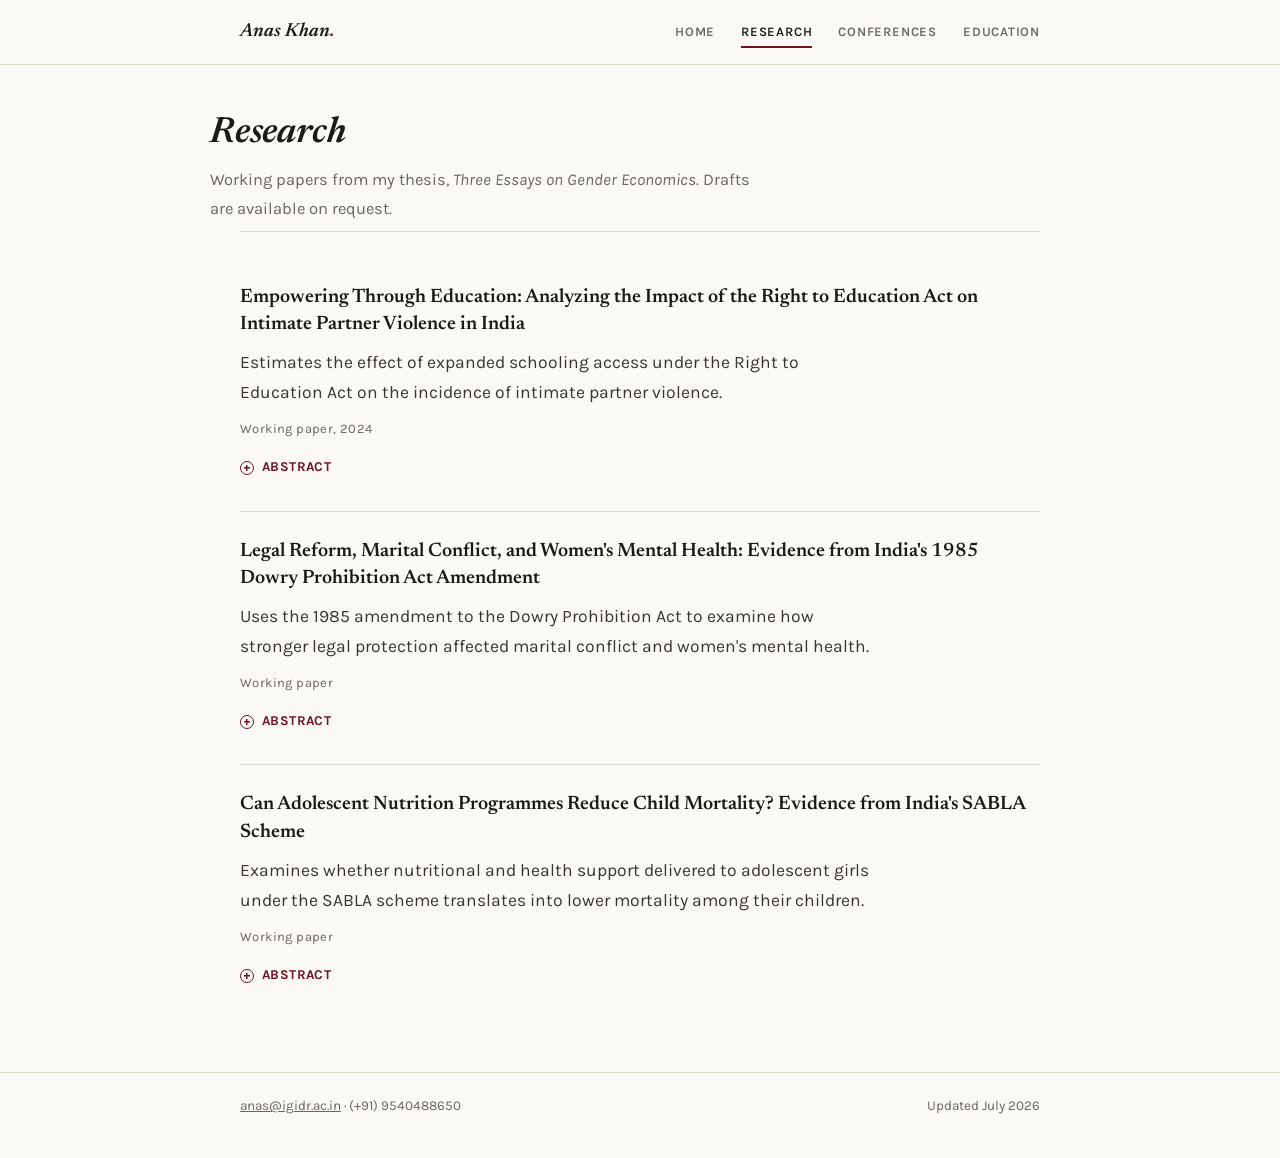
==== research.html @ 422debc1 "Initial commit: personal academic website" ====
<!DOCTYPE html>
<html lang="en">
<head>
<meta charset="UTF-8">
<meta name="viewport" content="width=device-width, initial-scale=1.0">
<title>Research — Anas Khan</title>
<meta name="description" content="Working papers by Anas Khan on education policy, dowry law, and adolescent nutrition in India.">
<meta property="og:title" content="Research — Anas Khan">
<meta property="og:description" content="Working papers on education policy, dowry law, and adolescent nutrition in India.">
<meta property="og:type" content="website">
<meta name="theme-color" content="#FAF9F5">
<link rel="icon" href="data:image/svg+xml,%3Csvg xmlns='http://www.w3.org/2000/svg' viewBox='0 0 64 64'%3E%3Crect width='64' height='64' fill='%23FAF9F5'/%3E%3Ctext x='32' y='44' font-family='Georgia,serif' font-style='italic' font-size='34' font-weight='600' fill='%236E1423' text-anchor='middle'%3EAK%3C/text%3E%3C/svg%3E">
<link rel="preconnect" href="https://fonts.googleapis.com">
<link rel="preconnect" href="https://fonts.gstatic.com" crossorigin>
<link href="https://fonts.googleapis.com/css2?family=Newsreader:ital,wght@0,400;0,500;0,600;1,400;1,500;1,600&family=Karla:wght@400;500;600;700&display=swap" rel="stylesheet">
<link rel="stylesheet" href="style.css">
</head>
<body>

<div class="strip">
  <div class="wrap">
    <a class="me" href="index.html">Anas Khan<span>.</span></a>
    <nav>
      <a href="index.html">Home</a>
      <a href="research.html" class="active">Research</a>
      <a href="conferences.html">Conferences</a>
      <a href="education.html">Education</a>
    </nav>
  </div>
</div>

<div class="wrap head">
  <h1 class="page-title">Research</h1>
  <p class="page-role">
    Working papers from my thesis, <i>Three Essays on Gender Economics</i>. Drafts are available on request.
  </p>
</div>

<div class="wrap">
  <section>
    <article class="paper">
      <h3>Empowering Through Education: Analyzing the Impact of the Right to Education Act on Intimate Partner Violence in India</h3>
      <p class="desc">
        Estimates the effect of expanded schooling access under the Right to Education Act on the
        incidence of intimate partner violence.
      </p>
      <p class="meta">Working paper, 2024</p>
      <details>
        <summary>Abstract</summary>
        <p>[Paste your abstract here.]</p>
      </details>
    </article>

    <article class="paper">
      <h3>Legal Reform, Marital Conflict, and Women's Mental Health: Evidence from India's 1985 Dowry Prohibition Act Amendment</h3>
      <p class="desc">
        Uses the 1985 amendment to the Dowry Prohibition Act to examine how stronger legal protection
        affected marital conflict and women's mental health.
      </p>
      <p class="meta">Working paper</p>
      <details>
        <summary>Abstract</summary>
        <p>[Paste your abstract here.]</p>
      </details>
    </article>

    <article class="paper">
      <h3>Can Adolescent Nutrition Programmes Reduce Child Mortality? Evidence from India's SABLA Scheme</h3>
      <p class="desc">
        Examines whether nutritional and health support delivered to adolescent girls under the SABLA
        scheme translates into lower mortality among their children.
      </p>
      <p class="meta">Working paper</p>
      <details>
        <summary>Abstract</summary>
        <p>[Paste your abstract here.]</p>
      </details>
    </article>
  </section>
</div>

<footer>
  <div class="wrap">
    <span><a href="mailto:anas@igidr.ac.in">anas@igidr.ac.in</a> · (+91) 9540488650</span>
    <span>Updated July 2026</span>
  </div>
</footer>

</body>
</html>
---- style.css ----
/* ============================================================
   Anas Khan — site styles
   Paper #FAF9F5 · Ink #1B1A17 · Oxblood #6E1423 · Muted #6B655C
   Newsreader (display) · Karla (body/meta)
   ============================================================ */

:root{
  --paper:#FAF9F5;
  --paper-2:#F1EEE6;
  --ink:#1B1A17;
  --ink-soft:#3A362F;
  --oxblood:#6E1423;
  --oxblood-deep:#4E0E19;
  --muted:#6B655C;
  --rule:#DEDACD;
}

*{margin:0;padding:0;box-sizing:border-box}
html{scroll-behavior:smooth}
@media (prefers-reduced-motion:reduce){
  html{scroll-behavior:auto}
  *,*::before,*::after{transition:none!important;animation:none!important}
}

body{
  background:var(--paper);
  color:var(--ink);
  font-family:'Karla',system-ui,sans-serif;
  font-size:17.5px;
  line-height:1.7;
  -webkit-font-smoothing:antialiased;
}

.wrap{max-width:860px;margin:0 auto;padding:0 30px}
a{color:var(--oxblood)}
a:focus-visible{outline:2px solid var(--oxblood);outline-offset:3px;border-radius:1px}

/* ---------------- Top strip ---------------- */
.strip{
  border-bottom:1px solid var(--rule);
  background:var(--paper);
  position:sticky;top:0;z-index:30;
}
.strip .wrap{
  display:flex;align-items:baseline;justify-content:space-between;
  gap:20px;flex-wrap:wrap;padding-top:16px;padding-bottom:16px;
}
.strip .me{
  font-family:'Newsreader',Georgia,serif;
  font-size:19px;font-weight:600;font-style:italic;color:var(--ink);text-decoration:none;
}
.strip .me span{color:var(--oxblood)}
.strip nav{display:flex;gap:26px;flex-wrap:wrap}
.strip nav a{
  font-size:13px;font-weight:600;letter-spacing:.06em;text-transform:uppercase;color:var(--muted);
  text-decoration:none;padding-bottom:3px;border-bottom:2px solid transparent;
}
.strip nav a:hover{color:var(--ink);border-bottom-color:var(--rule)}
.strip nav a.active{color:var(--ink);border-bottom-color:var(--oxblood)}

/* ---------------- Hero (home only) ---------------- */
.hero{padding:60px 0 54px}
.kicker{
  font-size:12.5px;font-weight:700;letter-spacing:.16em;text-transform:uppercase;
  color:var(--oxblood);margin-bottom:16px;
}
.hello{
  font-family:'Newsreader',Georgia,serif;
  font-size:clamp(30px,4.4vw,42px);
  font-weight:600;line-height:1.2;letter-spacing:-.01em;
  margin-bottom:18px;
}
.hello .name{font-style:italic}
.hero p{font-size:18px;margin-bottom:15px;max-width:56ch;color:var(--ink-soft)}
.hero p.small{font-size:15.5px;color:var(--muted)}
.hero .actions{margin-top:26px;display:flex;gap:14px;flex-wrap:wrap;align-items:center}
.btn{
  display:inline-block;text-decoration:none;font-family:'Karla',sans-serif;
  font-size:13.5px;font-weight:700;letter-spacing:.05em;text-transform:uppercase;
  padding:11px 22px;border-radius:2px;transition:background .18s,color .18s,border-color .18s;
}
.btn-fill{background:var(--ink);color:var(--paper);border:1px solid var(--ink)}
.btn-fill:hover{background:var(--paper);color:var(--ink)}
.btn-line{border:1px solid var(--rule);color:var(--ink-soft)}
.btn-line:hover{border-color:var(--ink);color:var(--ink)}

/* ---------------- Non-hero page head (research / conferences) ---------------- */
.head{padding:48px 0 8px}
h1.page-title{
  font-family:'Newsreader',Georgia,serif;
  font-size:clamp(28px,4vw,36px);font-weight:600;font-style:italic;line-height:1.2;
  letter-spacing:-.005em;
}
.page-role{color:var(--muted);font-size:16.5px;margin-top:10px;max-width:56ch}

/* ---------------- Sections ---------------- */
section{padding:48px 0;border-top:1px solid var(--rule)}
.hero + section{border-top:1px solid var(--rule)}
.label{
  font-size:12px;font-weight:700;letter-spacing:.16em;text-transform:uppercase;
  color:var(--oxblood);margin-bottom:14px;
}
h2{
  font-family:'Newsreader',Georgia,serif;
  font-size:24px;font-weight:600;line-height:1.3;margin-bottom:22px;
}
p{margin-bottom:15px;max-width:64ch}
p:last-child{margin-bottom:0}

/* Compact list of current work on home — matches .paper listing below */
.titles{list-style:none}
.titles li{padding:18px 0;border-top:1px solid var(--rule)}
.titles li:last-child{border-bottom:1px solid var(--rule)}
.titles a{text-decoration:none;font-weight:600;color:var(--ink);font-size:16.5px}
.titles a:hover{color:var(--oxblood)}
.titles .sub{display:block;font-size:14.5px;font-weight:400;color:var(--muted);margin-top:4px}

/* ---------------- Papers (research page) ---------------- */
.paper{padding:26px 0;border-top:1px solid var(--rule)}
.paper:first-of-type{border-top:none;padding-top:4px}
.paper h3{
  font-family:'Newsreader',Georgia,serif;
  font-size:19.5px;font-weight:600;line-height:1.4;margin-bottom:10px;
}
.paper .desc{color:var(--ink-soft);margin-bottom:10px;max-width:64ch}
.paper .meta{font-size:13px;letter-spacing:.03em;color:var(--muted)}
details{margin-top:13px}
summary{
  cursor:pointer;list-style:none;display:inline-flex;align-items:center;gap:8px;
  font-size:13.5px;font-weight:700;letter-spacing:.03em;text-transform:uppercase;color:var(--oxblood);
}
summary::-webkit-details-marker{display:none}
summary::before{
  content:"";width:12px;height:12px;flex:none;border:1.5px solid var(--oxblood);border-radius:50%;
  background:
    linear-gradient(var(--oxblood),var(--oxblood)) center/6px 1.5px no-repeat,
    linear-gradient(var(--oxblood),var(--oxblood)) center/1.5px 6px no-repeat;
}
details[open] summary::before{background:linear-gradient(var(--oxblood),var(--oxblood)) center/6px 1.5px no-repeat}
summary:hover{text-decoration:underline}
details>p{
  margin-top:13px;font-size:16px;color:var(--ink-soft);
  padding-left:15px;border-left:2px solid var(--rule);max-width:64ch;
}

/* ---------------- Entries (conferences page) ---------------- */
.entry{
  display:grid;grid-template-columns:150px 1fr;gap:24px;
  padding:16px 0;border-top:1px solid var(--rule);
}
.entry:last-child{border-bottom:1px solid var(--rule)}
.entry .when{font-size:13.5px;letter-spacing:.03em;color:var(--muted);padding-top:3px}
.entry strong{display:block;font-size:16px;font-weight:600}
.entry span{color:var(--muted);font-size:14.5px}

/* ---------------- Footer ---------------- */
footer{border-top:1px solid var(--rule);margin-top:6px;padding:22px 0 40px}
footer .wrap{
  display:flex;justify-content:space-between;gap:16px;flex-wrap:wrap;
  color:var(--muted);font-size:13.5px;
}
footer a{color:var(--muted)}

/* ---------------- Mobile ---------------- */
@media (max-width:760px){
  .hero{padding:40px 0 34px}
  .entry{grid-template-columns:1fr;gap:2px}
  section{padding:36px 0}
}
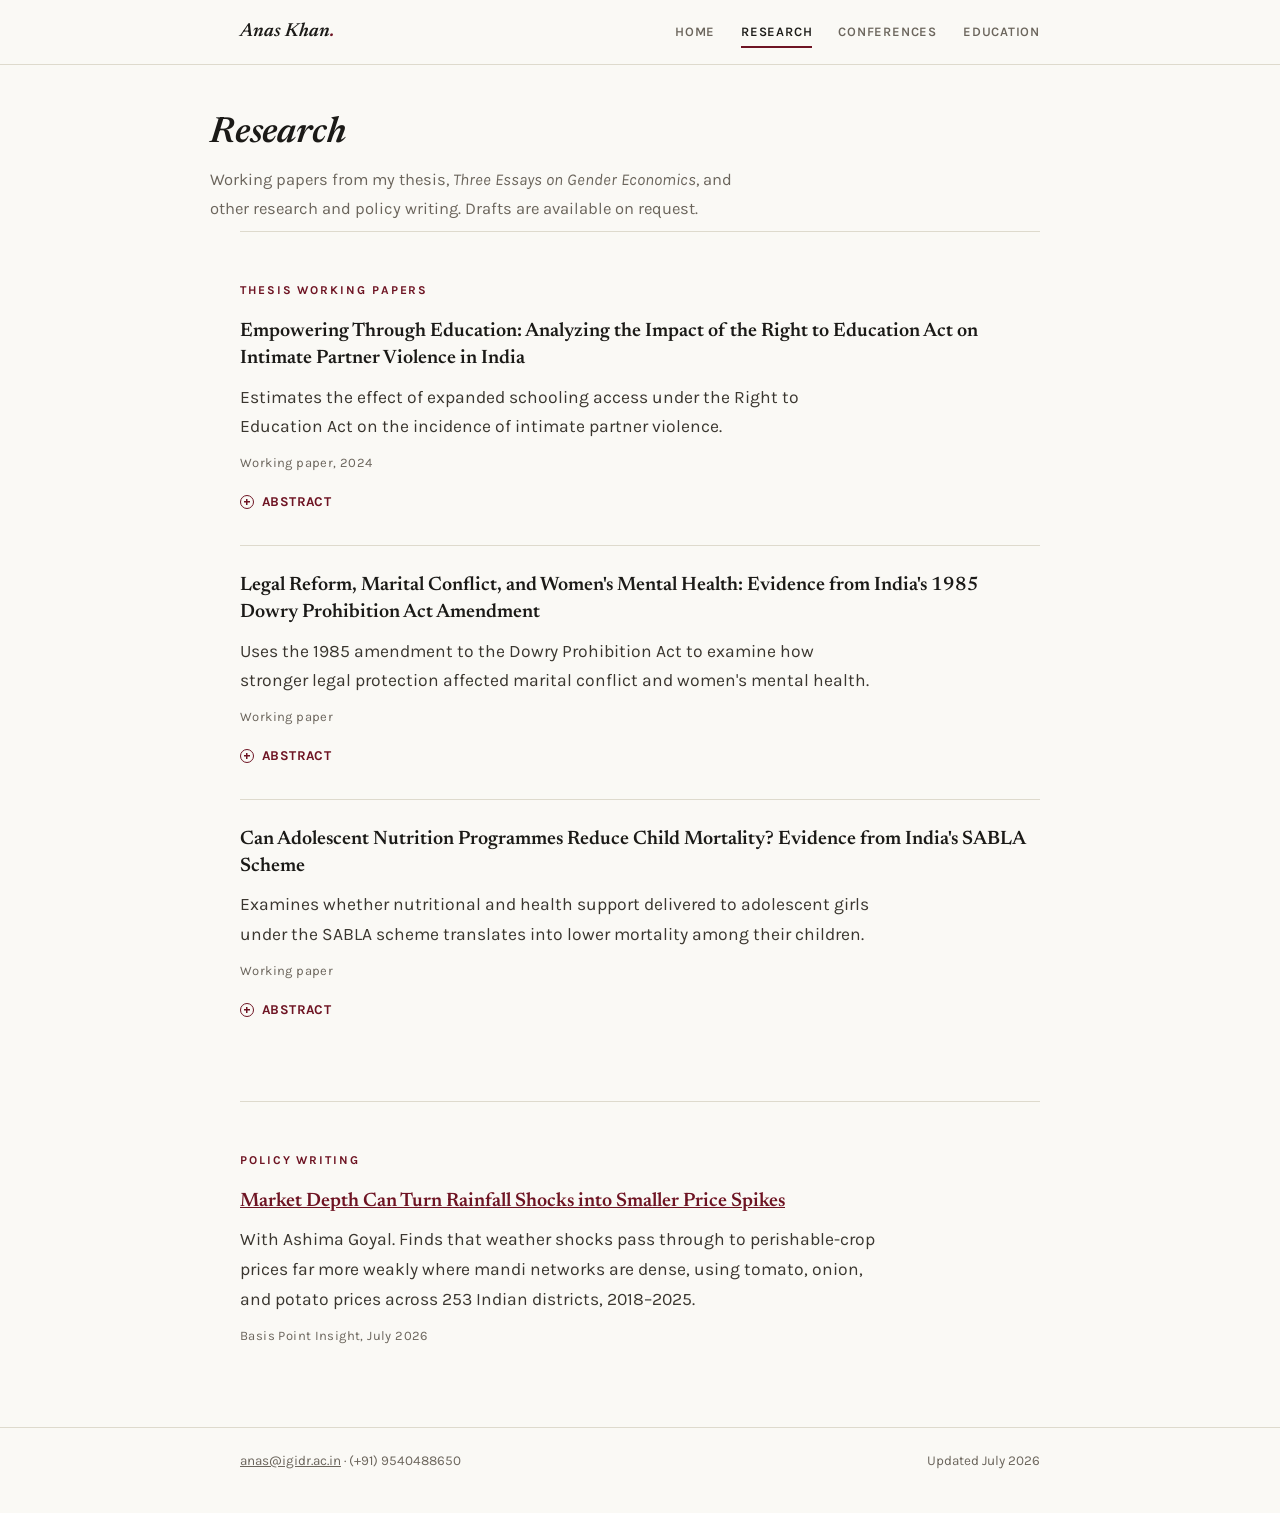
==== commit 5f382bd0: "Add Policy Writing section with Goyal & Khan piece on mandi networks and rainfall shocks" ====
--- a/research.html
+++ b/research.html
@@ -32,12 +32,15 @@
 <div class="wrap head">
   <h1 class="page-title">Research</h1>
   <p class="page-role">
-    Working papers from my thesis, <i>Three Essays on Gender Economics</i>. Drafts are available on request.
+    Working papers from my thesis, <i>Three Essays on Gender Economics</i>, and other research and policy writing.
+    Drafts are available on request.
   </p>
 </div>
 
 <div class="wrap">
   <section>
+    <p class="label">Thesis Working Papers</p>
+
     <article class="paper">
       <h3>Empowering Through Education: Analyzing the Impact of the Right to Education Act on Intimate Partner Violence in India</h3>
       <p class="desc">
@@ -77,6 +80,19 @@
       </details>
     </article>
   </section>
+
+  <section>
+    <p class="label">Policy Writing</p>
+
+    <article class="paper">
+      <h3><a href="https://www.basispointinsight.com/Story/Home/market-depth-can-turn-rainfall-shocks-into-smaller-price-spikes_b2a43517d6fa.html" target="_blank" rel="noopener">Market Depth Can Turn Rainfall Shocks into Smaller Price Spikes</a></h3>
+      <p class="desc">
+        With Ashima Goyal. Finds that weather shocks pass through to perishable-crop prices far more weakly
+        where mandi networks are dense, using tomato, onion, and potato prices across 253 Indian districts, 2018&ndash;2025.
+      </p>
+      <p class="meta">Basis Point Insight, July 2026</p>
+    </article>
+  </section>
 </div>
 
 <footer>
